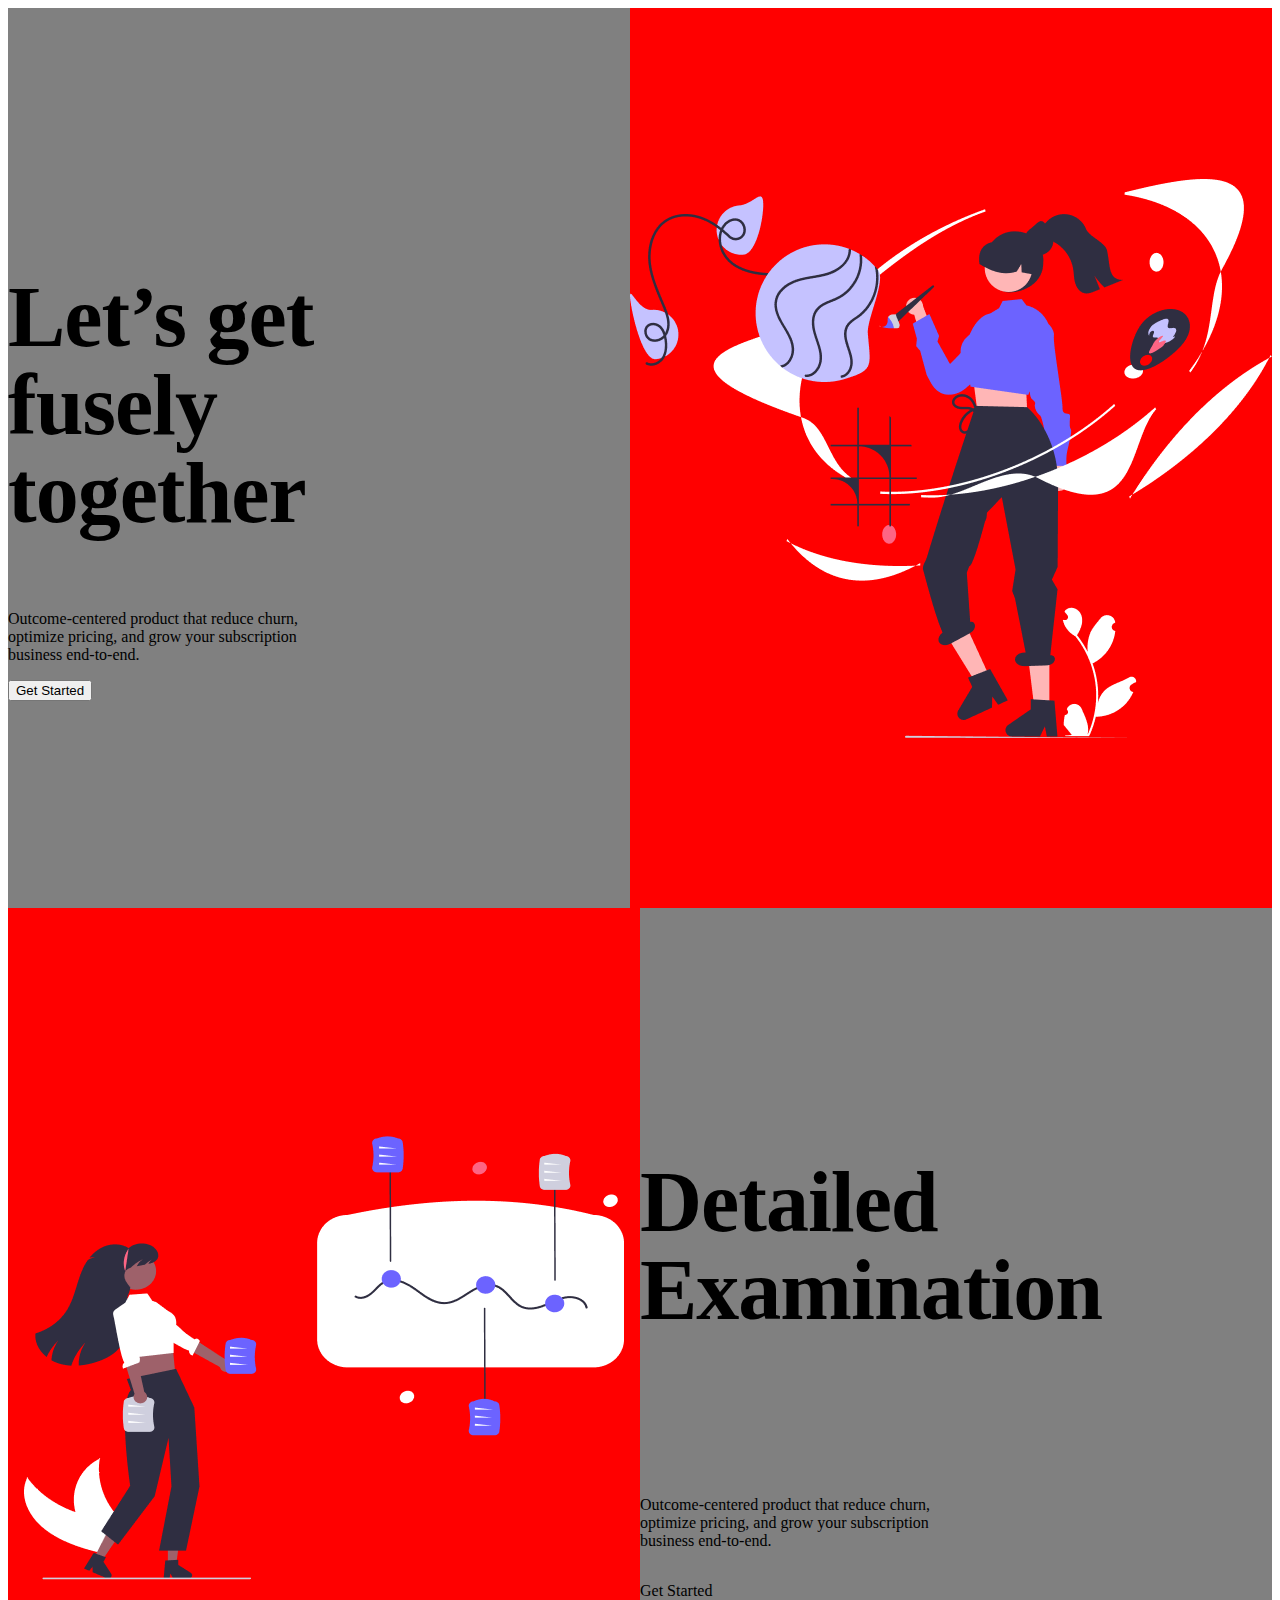
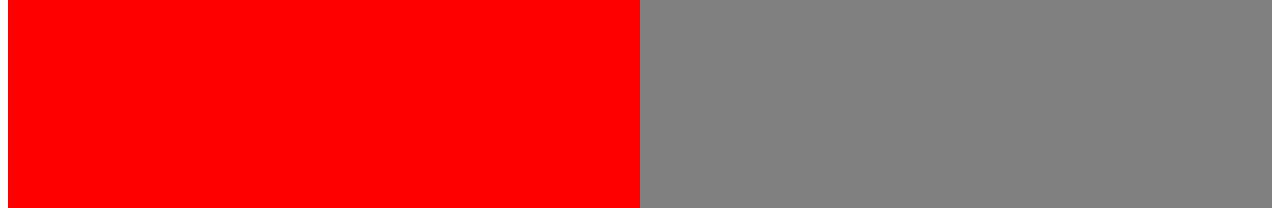
==== index.html @ edf05db9 "Add files via upload" ====
<!DOCTYPE html>
<html lang="en">
  <head>
    <meta charset="UTF-8" />
    <meta http-equiv="X-UA-Compatible" content="IE=edge" />
    <meta name="viewport" content="width=device-width, initial-scale=1.0" />
    <link rel="stylesheet" href="index.css" />
    <title>Document</title>
  </head>
  <body>
    <div class="container">
      <div class="side erti">
        <div class="css">
          <h1 class="h1">Let’s get fusely together</h1>
          <p class="para1">
            Outcome-centered product that reduce churn, optimize pricing, and
            grow your subscription business end-to-end.
          </p>
          <button>Get Started</button>
        </div>
      </div>

      <div class="side ori">
        <img src="Hero image.png" alt="Gogos foto" />
      </div>
    </div>
    <div class="container REV">
      <div class="side erti">
        <div class="css">
          <h1 class="h1">Detailed Examination</h1>
          <p class="para1">
            Outcome-centered product that reduce churn, optimize pricing, and
            grow your subscription business end-to-end.
          </p>
          <p>Get Started</p>
        </div>
      </div>

      <div class="side ori">
        <img src="Section Image.png" alt="Gogos foto" />
      </div>
    </div>
  </body>
</html>
---- index.css ----
.container {
  width: 100%;
  height: 100vh;
  background-color: grey;
  display: flex;
  justify-content: center;
  align-items: center;
}

.side {
  width: 100%;
  background-color: red;
  height: 100%;
  display: flex;
  justify-content: center;
  align-items: center;
}

.h1 {
  width: 480px;
  height: 264px;
  font-family: "Playfair Display";
  font-style: normal;
  font-weight: 700;
  font-size: 86px;
  line-height: 88px;
  letter-spacing: -1px;
}

.erti {
  display: flex;
  flex-direction: column;
  align-items: center;
  background-color: gray;
}
.css {
  display: flex;
  flex-direction: column;
  align-items: flex-start;
}

.para1 {
  width: 50%;
}

.REV{
    flex-direction: row-reverse;
}
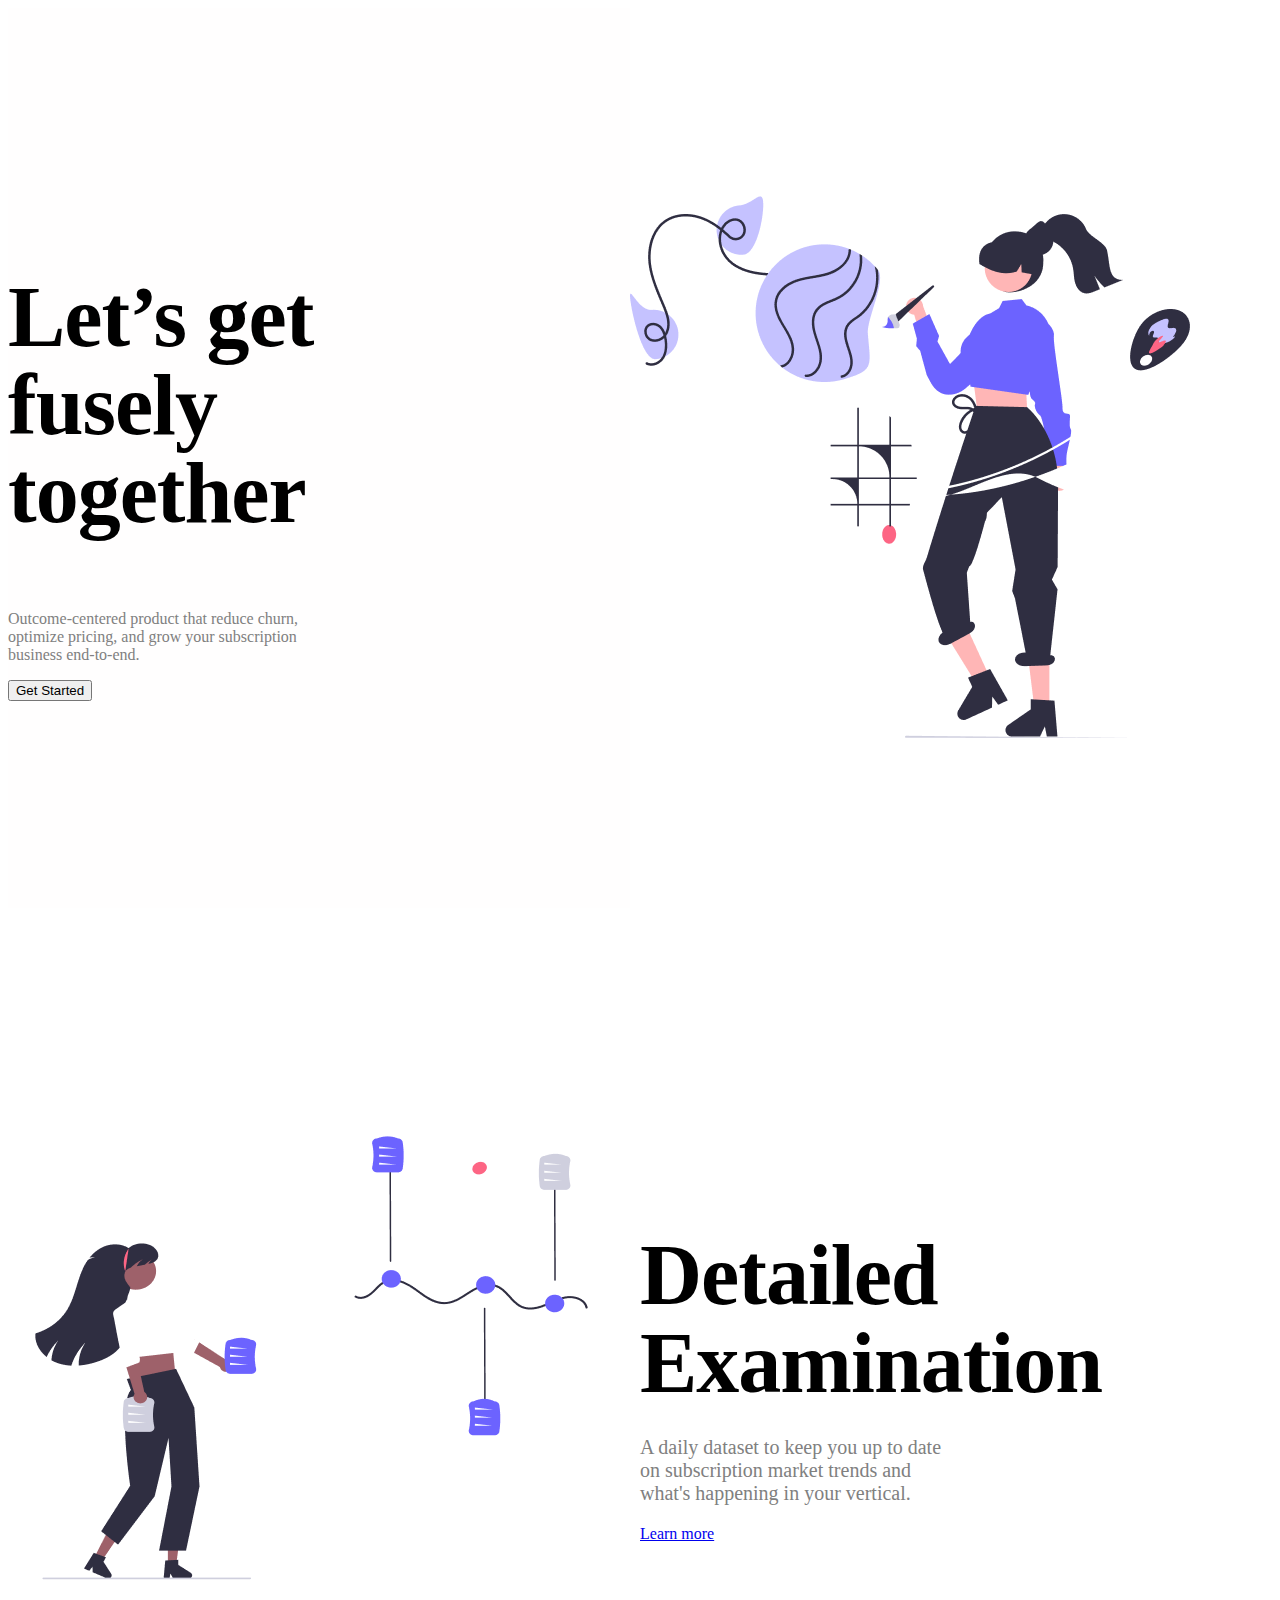
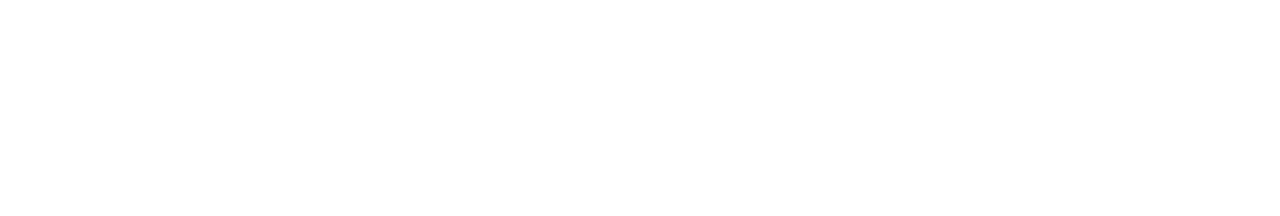
==== commit 2035fdb4: "Add files via upload" ====
--- a/index.html
+++ b/index.html
@@ -25,18 +25,18 @@
       </div>
     </div>
     <div class="container REV">
-      <div class="side erti">
+      <div class="side erti1">
         <div class="css">
-          <h1 class="h1">Detailed Examination</h1>
-          <p class="para1">
-            Outcome-centered product that reduce churn, optimize pricing, and
-            grow your subscription business end-to-end.
+          <h1 class="h2">Detailed Examination</h1>
+          <p class="para2">
+            A daily dataset to keep you up to date on subscription
+            market trends and what's happening in your vertical.
           </p>
-          <p>Get Started</p>
+          <a href="www.google.com">Learn more</a>
         </div>
       </div>
 
-      <div class="side ori">
+      <div class="side ori2">
         <img src="Section Image.png" alt="Gogos foto" />
       </div>
     </div>
--- a/index.css
+++ b/index.css
@@ -1,7 +1,7 @@
 .container {
   width: 100%;
   height: 100vh;
-  background-color: grey;
+  background-color: rgb(255, 255, 255);
   display: flex;
   justify-content: center;
   align-items: center;
@@ -9,7 +9,7 @@
 
 .side {
   width: 100%;
-  background-color: red;
+  background-color: rgb(255, 255, 255);
   height: 100%;
   display: flex;
   justify-content: center;
@@ -31,7 +31,7 @@
   display: flex;
   flex-direction: column;
   align-items: center;
-  background-color: gray;
+  background-color: rgb(255, 254, 254);
 }
 .css {
   display: flex;
@@ -41,8 +41,27 @@
 
 .para1 {
   width: 50%;
+  color: grey;  
 }
 
-.REV{
-    flex-direction: row-reverse;
-}+.para2 {
+  width: 50%;
+  font-size: 20px;
+  color: grey;
+}
+
+.h2 {
+  width: 400px;
+  height: 128px;
+  size: 25px;
+  font-family: "Playfair Display";
+  font-style: normal;
+  font-weight: 700;
+  font-size: 86px;
+  line-height: 88px;
+  letter-spacing: -1px;
+}
+
+.REV {
+  flex-direction: row-reverse;
+}
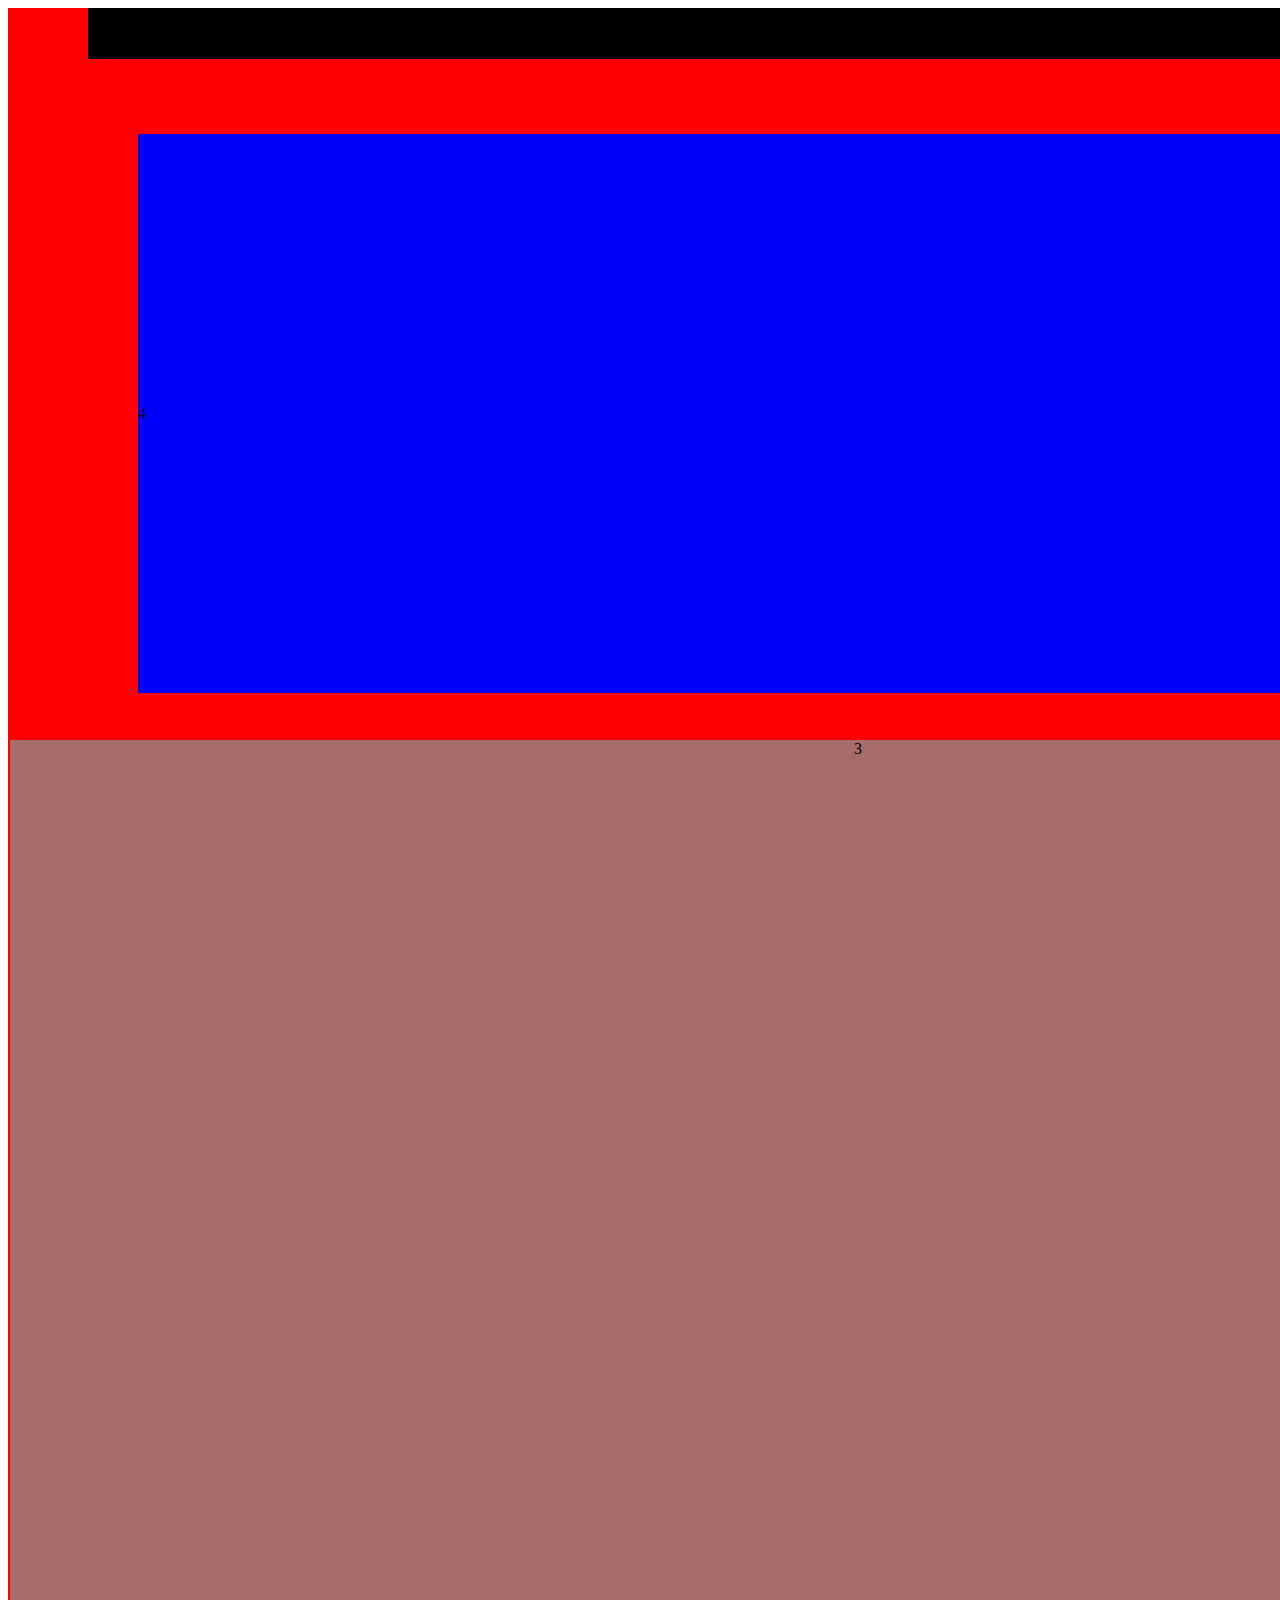
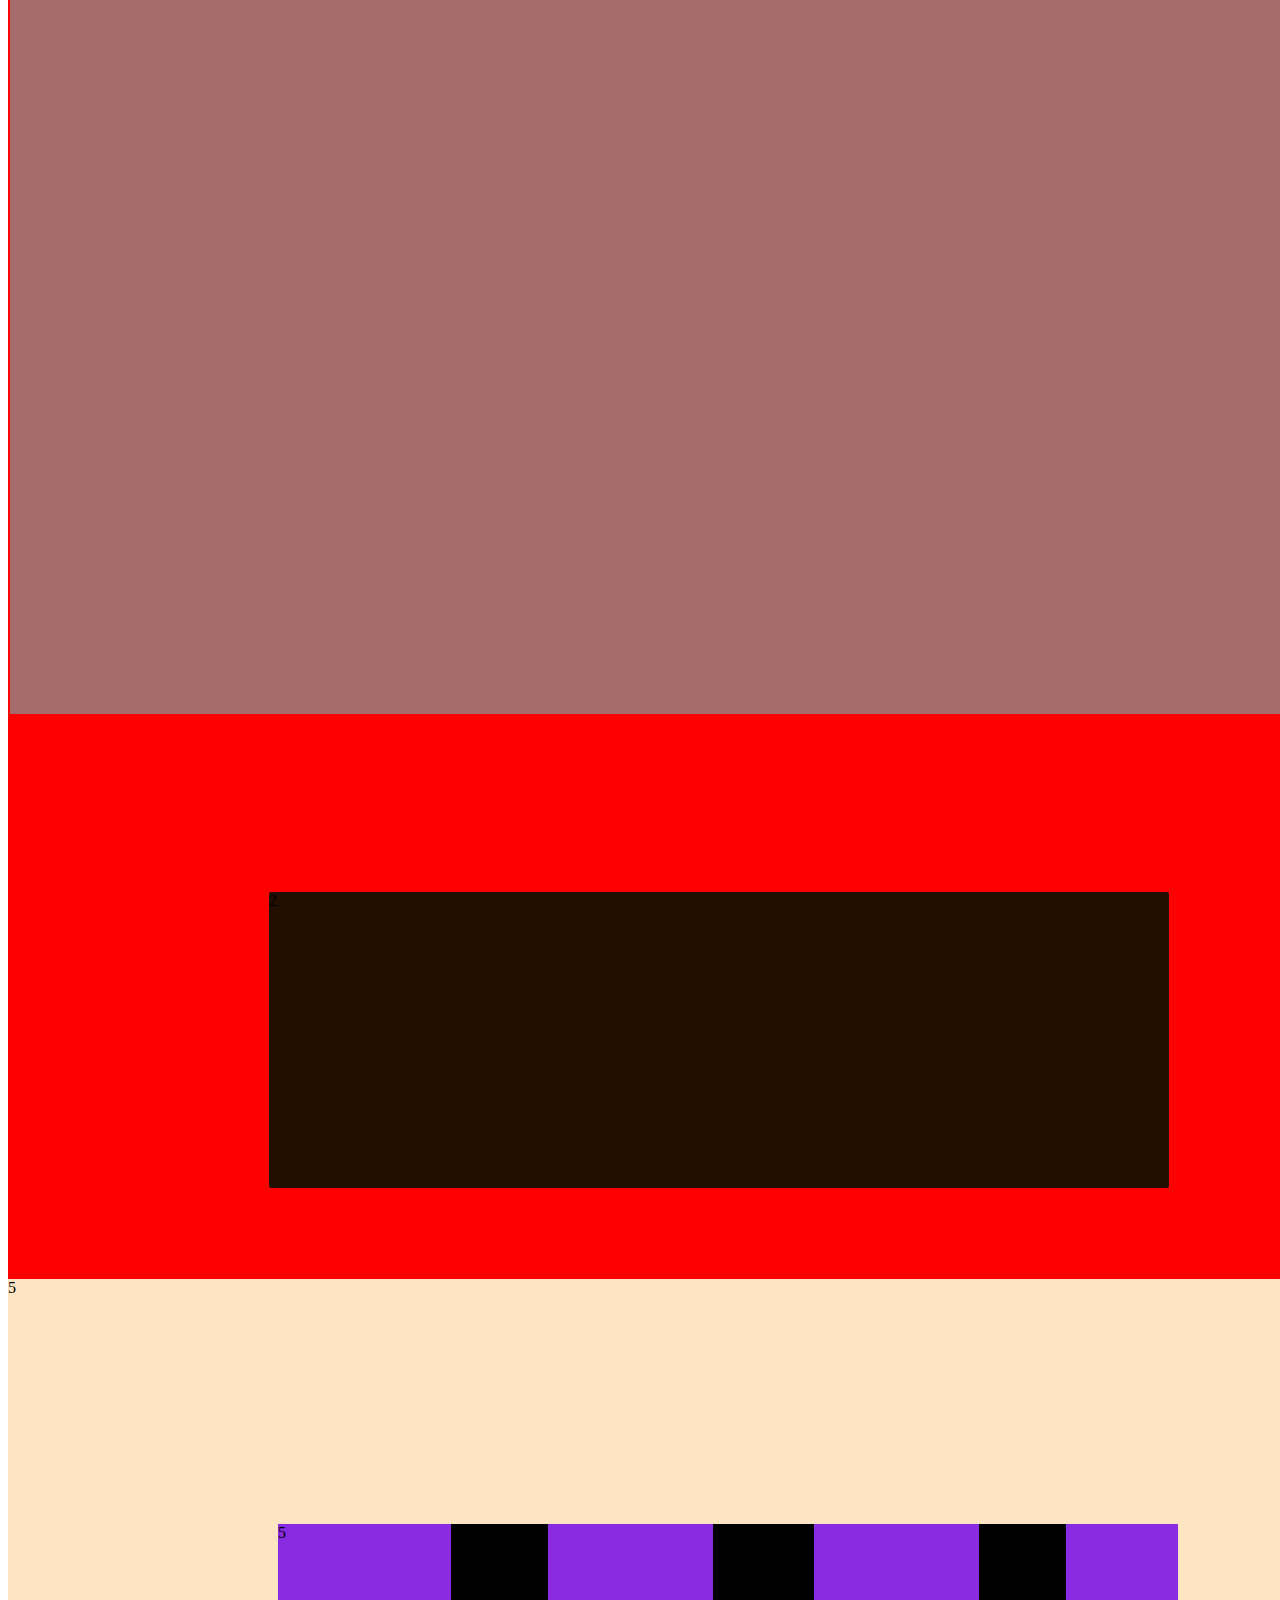
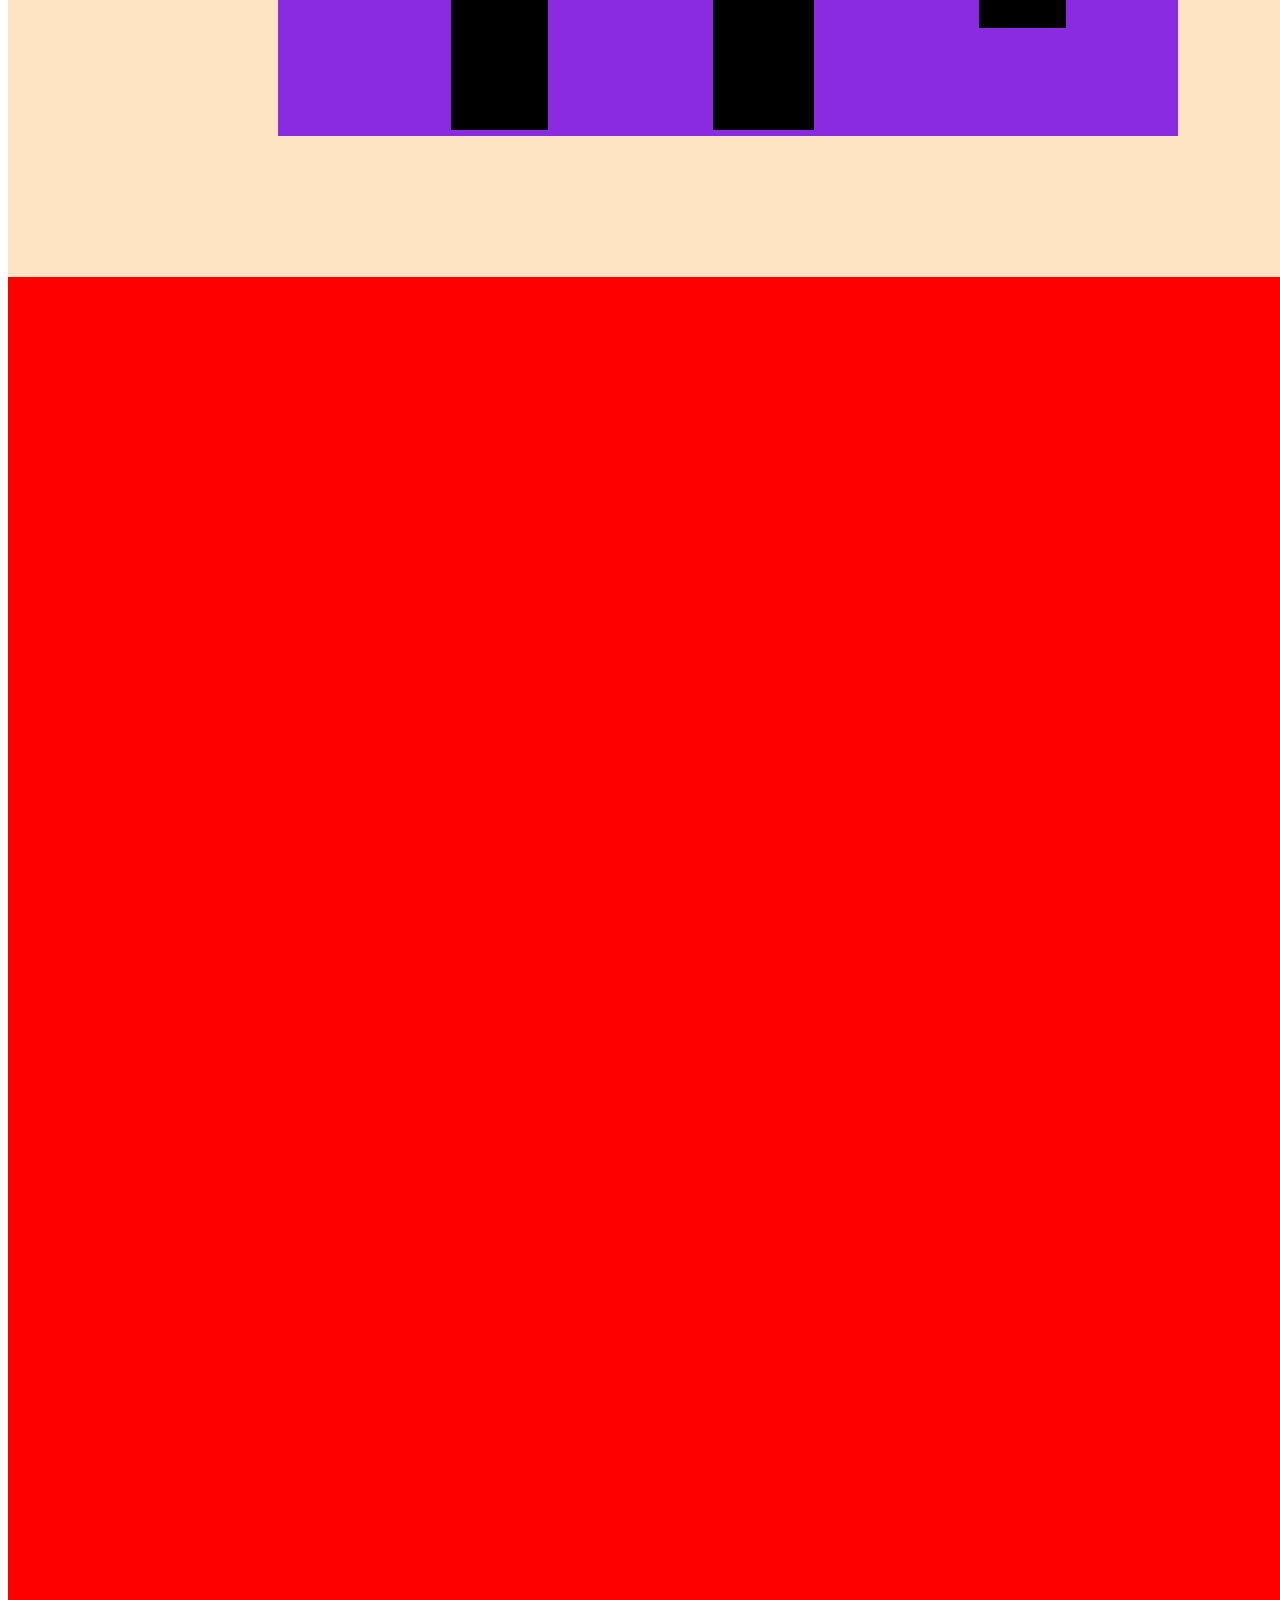
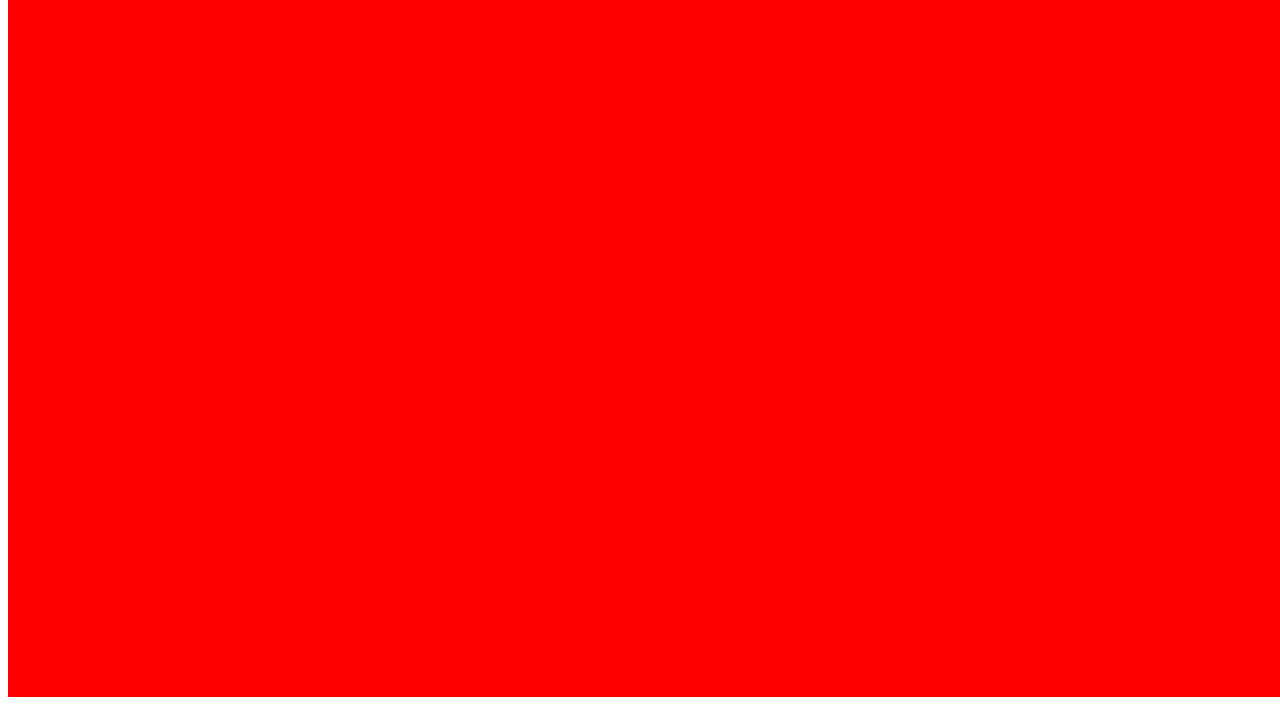
==== commit bacbce12: "Add files via upload" ====
--- a/index.html
+++ b/index.html
@@ -1,44 +1,46 @@
 <!DOCTYPE html>
 <html lang="en">
-  <head>
-    <meta charset="UTF-8" />
-    <meta http-equiv="X-UA-Compatible" content="IE=edge" />
-    <meta name="viewport" content="width=device-width, initial-scale=1.0" />
-    <link rel="stylesheet" href="index.css" />
+<head>
+    <meta charset="UTF-8">
+    <meta http-equiv="X-UA-Compatible" content="IE=edge">
+    <meta name="viewport" content="width=device-width, initial-scale=1.0">
+    <link rel="stylesheet" href="style.css">
     <title>Document</title>
-  </head>
-  <body>
-    <div class="container">
-      <div class="side erti">
-        <div class="css">
-          <h1 class="h1">Let’s get fusely together</h1>
-          <p class="para1">
-            Outcome-centered product that reduce churn, optimize pricing, and
-            grow your subscription business end-to-end.
-          </p>
-          <button>Get Started</button>
+</head>
+<body>
+    <div class="mtlianad">
+        <div class="footer">
+            5
         </div>
-      </div>
+        <div class="footercontent">
+            5
+            <div class="column1">
+                6
+            </div>
+            <div class="column2">
+                6
+            </div>
+            <div class="column3">
+                6
+            </div>
+        </div>
 
-      <div class="side ori">
-        <img src="Hero image.png" alt="Gogos foto" />
-      </div>
+        <div class="cbanner">
+            2
+        </div>
+        
+        <div class="main">
+            3
+        </div>
+        
+        <div class="pgogo">
+            4
+        </div>
+        
+        <div class="navbar">
+            5
+        </div>
+
     </div>
-    <div class="container REV">
-      <div class="side erti1">
-        <div class="css">
-          <h1 class="h2">Detailed Examination</h1>
-          <p class="para2">
-            A daily dataset to keep you up to date on subscription
-            market trends and what's happening in your vertical.
-          </p>
-          <a href="www.google.com">Learn more</a>
-        </div>
-      </div>
-
-      <div class="side ori2">
-        <img src="Section Image.png" alt="Gogos foto" />
-      </div>
-    </div>
-  </body>
-</html>
+</body>
+</html>--- a/style.css
+++ b/style.css
@@ -0,0 +1,120 @@
+.mtlianad{
+    height: 5489px;
+    width: 1440px;
+    gap: 68px;
+    left: 0px;
+    top: 0px;
+    border-radius: 0px;
+    background-color: red;
+    position: relative;
+
+}
+
+
+.footer{
+    position: absolute;
+    width: 1440px;
+    height: 598px;
+    left: 0px;
+    top: 2871px;
+    background-color: bisque;
+
+}
+
+.cbanner{
+    height: 296px;
+    width: 900px;
+    left: 261px;
+    top: 2484px;
+    border-radius: 2px;
+    position: absolute;
+    background-color: rgb(34, 15, 0);
+
+}
+
+.main{
+    display: flex;
+    flex-direction: column;
+    align-items: center;
+    padding: 0px 129px;
+    gap: 220px;
+    background-color: rgb(167, 107, 107);
+    position: absolute;
+    width: 1438px;
+    height: 1574.2px;
+    left: 2px;
+    top: 732px;
+}
+
+.pgogo{
+    display: flex;
+    flex-direction: row;
+    justify-content: space-between;
+    align-items: center;
+    padding: 0px;
+    gap: 96px;
+    background-color: blue;
+
+    position: absolute;
+    width: 1180px;
+    height: 559px;
+    left: 130px;
+    top: 126px;
+}
+
+.navbar{
+    display: flex;
+    flex-direction: row;
+    justify-content: space-between;
+    align-items: center;
+    padding: 0px;
+    gap: 263px;
+    background-color: black;
+
+    position: absolute;
+    width: 1280px;
+    height: 51px;
+    left: 80px;
+    top: 0px;
+}
+
+.footercontent{
+    display: flex;
+    flex-direction: row;
+    align-items: flex-start;
+    padding: 0px;
+    gap: 165px;
+
+    position: absolute;
+    width: 900px;
+    height: 212.55px;
+    left: 270px;
+    top: 3115.54px;
+    background-color: blueviolet;
+}
+
+.column1{
+    background-color: black;
+    width: 97px;
+    height: 206px;
+    flex: none;
+    order: 0;
+    flex-grow: 0;
+}
+
+.column2{
+    width: 101px;
+    height: 206px;
+    flex: none;
+    order: 1;
+    flex-grow: 0;
+    background-color: black;
+}
+.column3{
+    width: 87px;
+    height: 104px;
+    flex: none;
+    order: 2;
+    flex-grow: 0;
+    background-color: black;
+}
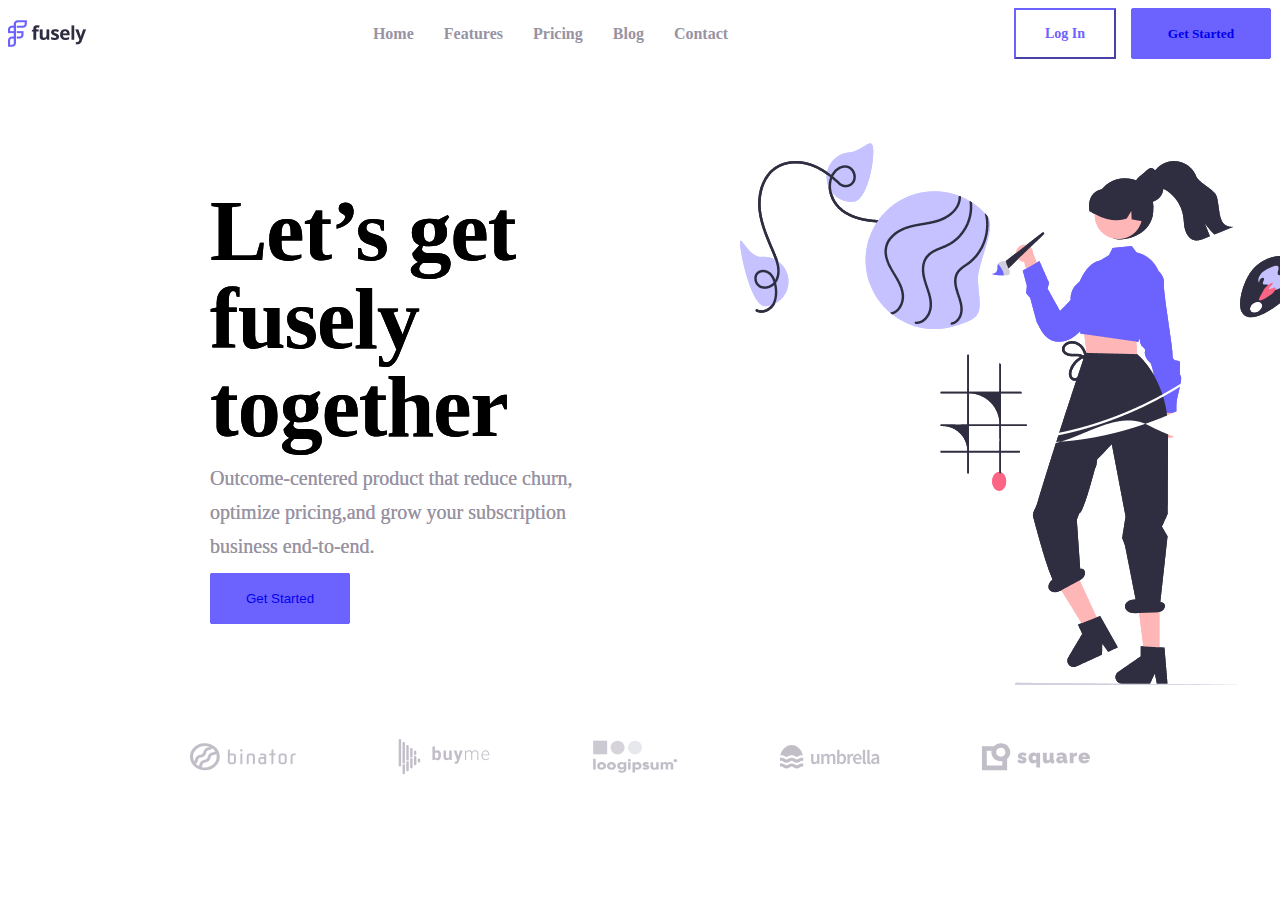
==== commit 11bbd6eb: "Add files via upload" ====
--- a/index.html
+++ b/index.html
@@ -1,46 +1,57 @@
 <!DOCTYPE html>
 <html lang="en">
-<head>
-    <meta charset="UTF-8">
-    <meta http-equiv="X-UA-Compatible" content="IE=edge">
-    <meta name="viewport" content="width=device-width, initial-scale=1.0">
-    <link rel="stylesheet" href="style.css">
-    <title>Document</title>
-</head>
-<body>
-    <div class="mtlianad">
-        <div class="footer">
-            5
+  <head>
+    <meta charset="UTF-8" />
+    <meta http-equiv="X-UA-Compatible" content="IE=edge" />
+    <meta name="viewport" content="width=device-width, initial-scale=1.0" />
+    <link rel="stylesheet" href="style.css" />
+    <title>Website</title>
+  </head>
+  <body>
+    <nav class="navigacia">
+      <img src="Logo.png" alt="Logo" />
+      <ul class="navigacia">
+        <li><a href="#" class="homeb">Home</a></li>
+        <li><a href="#">Features</a></li>
+        <li><a href="#">Pricing</a></li>
+        <li><a href="#">Blog</a></li>
+        <li><a href="#">Contact</a></li>
+      </ul>
+      <div class="buttons">
+        <button class="but1">Log In</button>
+        <button class="but2"><a href="#">Get Started</a></button>
+      </div>
+    </nav>
+    <div class="hero">
+      <div class="herocontent">
+        <div class="text1">Let’s get fusely together</div>
+        <div class="text2">
+          Outcome-centered product that reduce churn,<br />
+          optimize pricing,and grow your subscription<br />
+          business end-to-end.
         </div>
-        <div class="footercontent">
-            5
-            <div class="column1">
-                6
-            </div>
-            <div class="column2">
-                6
-            </div>
-            <div class="column3">
-                6
-            </div>
+        <button class="but3"><a href="#">Get Started</a></button>
+      </div>
+      <img src="Hero image(1).png" alt="photo" class="gogofoto" />
+    </div>
+    <div class="logoebi">
+      <img src="binator logo.svg" alt="sqlogo" />
+      <img src="buyme logo.svg" alt="sqlogo" />
+      <img src="loogipsum logo.svg" alt="asd" />
+      <img src="umbrella logo.svg" alt="ssd" />
+      <img src="square logo.svg" alt="dsa" />
+    </div>
+    <div class="hero">
+      <div class="herocontent">
+        <div class="text1">Let’s get fusely together</div>
+        <div class="text2">
+          Outcome-centered product that reduce churn,<br />
+          optimize pricing,and grow your subscription<br />
+          business end-to-end.
         </div>
-
-        <div class="cbanner">
-            2
-        </div>
-        
-        <div class="main">
-            3
-        </div>
-        
-        <div class="pgogo">
-            4
-        </div>
-        
-        <div class="navbar">
-            5
-        </div>
-
+        <button class="but3"><a href="#">Get Started</a></button>
+      </div>
+      <img src="Hero image(1).png" alt="photo" class="gogofoto" />
     </div>
-</body>
-</html>+  </body>
+</html>
--- a/style.css
+++ b/style.css
@@ -1,120 +1,169 @@
-.mtlianad{
-    height: 5489px;
-    width: 1440px;
-    gap: 68px;
-    left: 0px;
-    top: 0px;
-    border-radius: 0px;
-    background-color: red;
-    position: relative;
-
+.navigacia {
+  max-width: 1280px;
+  height: 51px;
+  display: flex;
+  flex-direction: row;
+  justify-content: space-between;
+  align-items: center;
+  padding: 0px;
+  margin: auto;
 }
 
-
-.footer{
-    position: absolute;
-    width: 1440px;
-    height: 598px;
-    left: 0px;
-    top: 2871px;
-    background-color: bisque;
-
+.navigacia li {
+  padding: 15px;
+  list-style: none;
+}
+.navigacia li a {
+  width: 71px;
+  height: 22px;
+  font-family: "Open Sans";
+  font-style: normal;
+  font-weight: 700;
+  font-size: 16px;
+  line-height: 22px;
+  color: #9893a3;
 }
 
-.cbanner{
-    height: 296px;
-    width: 900px;
-    left: 261px;
-    top: 2484px;
-    border-radius: 2px;
-    position: absolute;
-    background-color: rgb(34, 15, 0);
-
+.homeb {
+  width: 49px;
+  height: 22px;
+  font-family: "Open Sans";
+  font-style: normal;
+  font-weight: 700;
+  font-size: 16px;
+  line-height: 22px;
 }
 
-.main{
-    display: flex;
-    flex-direction: column;
-    align-items: center;
-    padding: 0px 129px;
-    gap: 220px;
-    background-color: rgb(167, 107, 107);
-    position: absolute;
-    width: 1438px;
-    height: 1574.2px;
-    left: 2px;
-    top: 732px;
+a {
+  text-decoration: none;
 }
 
-.pgogo{
-    display: flex;
-    flex-direction: row;
-    justify-content: space-between;
-    align-items: center;
-    padding: 0px;
-    gap: 96px;
-    background-color: blue;
-
-    position: absolute;
-    width: 1180px;
-    height: 559px;
-    left: 130px;
-    top: 126px;
+.buttons {
+  width: 258px;
+  height: 51px;
+  background-color: rgb(255, 255, 255);
+  display: flex;
+  flex-direction: row;
+  align-items: flex-start;
 }
 
-.navbar{
-    display: flex;
-    flex-direction: row;
-    justify-content: space-between;
-    align-items: center;
-    padding: 0px;
-    gap: 263px;
-    background-color: black;
-
-    position: absolute;
-    width: 1280px;
-    height: 51px;
-    left: 80px;
-    top: 0px;
+.but1 {
+  width: 102px;
+  height: 51px;
+  font-family: "Open Sans";
+  font-style: normal;
+  font-weight: 700;
+  font-size: 14px;
+  line-height: 19px;
+  color: #6c63ff;
+  border-radius: 1px;
+  border-color: #6c63ff;
+  background-color: #ffffff;
+  margin-right: 5px;
 }
 
-.footercontent{
-    display: flex;
-    flex-direction: row;
-    align-items: flex-start;
-    padding: 0px;
-    gap: 165px;
+.but2 {
+  width: 140px;
+  height: 51px;
+  border: 1px solid #6c63ff;
+  border-radius: 2px;
+  border-color: #6c63ff;
+  color: #ffffff;
+  background-color: #6c63ff;
+  display: flex;
+  flex-direction: row;
+  justify-content: center;
+  align-items: center;
+  padding: 16px 30px;
+  gap: 10px;
+  font-family: "Open Sans";
+  font-style: normal;
+  font-weight: 600;
+  margin-left: 10px;
+}
+.hero {
+  display: flex;
+  flex-direction: row;
+  justify-content: space-between;
+  align-items: center;
+  padding: 0px;
+  gap: 96px;
 
-    position: absolute;
-    width: 900px;
-    height: 212.55px;
-    left: 270px;
-    top: 3115.54px;
-    background-color: blueviolet;
+  position: absolute;
+  width: 1180px;
+  height: 559px;
+  left: 130px;
+  top: 126px;
+  margin-left: 80px;
 }
 
-.column1{
-    background-color: black;
-    width: 97px;
-    height: 206px;
-    flex: none;
-    order: 0;
-    flex-grow: 0;
+.text1 {
+  width: 489px;
+  height: 264px;
+  font-family: "Playfair Display";
+  font-style: normal;
+  font-weight: 700;
+  font-size: 86px;
+  line-height: 88px;
+  letter-spacing: -1px;
+}
+.text2 {
+  width: 489px;
+  height: 102px;
+  font-family: "Open Sans";
+  font-style: normal;
+  font-weight: 400;
+  font-size: 20px;
+  line-height: 34px;
+  color: #9893a3;
+}
+.but3 {
+  width: 140px;
+  height: 51px;
+  background-color: #6c63ff;
+  color: white;
+  border: 1px solid #6c63ff;
+  border-radius: 2px;
 }
 
-.column2{
-    width: 101px;
-    height: 206px;
-    flex: none;
-    order: 1;
-    flex-grow: 0;
-    background-color: black;
+.text2,
+.but3 {
+  margin-top: 10px;
 }
-.column3{
-    width: 87px;
-    height: 104px;
-    flex: none;
-    order: 2;
-    flex-grow: 0;
-    background-color: black;
+
+.gogofoto {
+  width: 642px;
+  height: 559px;
+  flex: none;
+  order: 1;
+  flex-grow: 0;
+  transform: translateX(-55px);
 }
+
+.main {
+  display: flex;
+  flex-direction: column;
+  align-items: center;
+  padding: 0px 129px;
+  gap: 220px;
+
+  position: absolute;
+  width: 1438px;
+  height: 1574.2px;
+
+  top: 732px;
+  background-color: red;
+}
+
+.logoebi {
+  width: 900px;
+  height: 35.42px;
+  display: flex;
+  flex-direction: row;
+  justify-content: space-between;
+  align-items: center;
+  padding: 0px;
+  gap: 97px;
+  margin: auto;
+  margin-top: 680px;
+}
